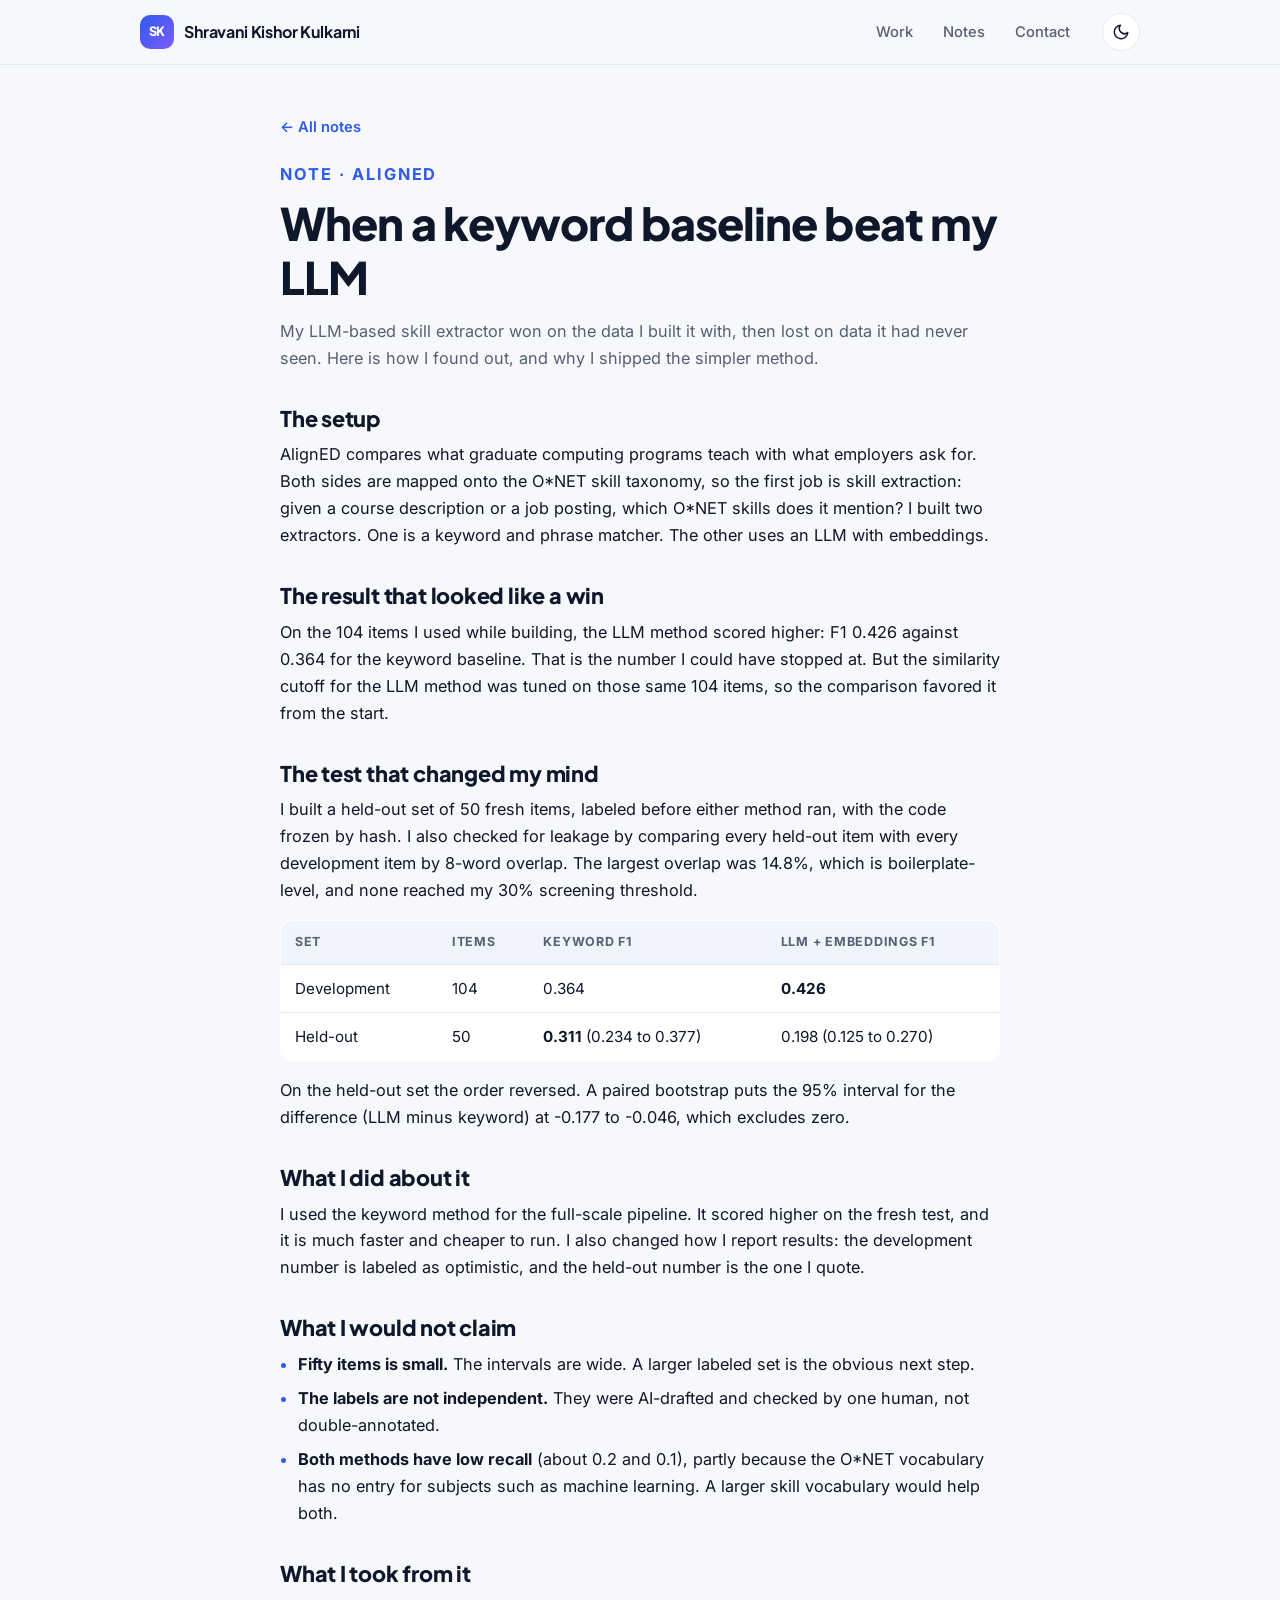
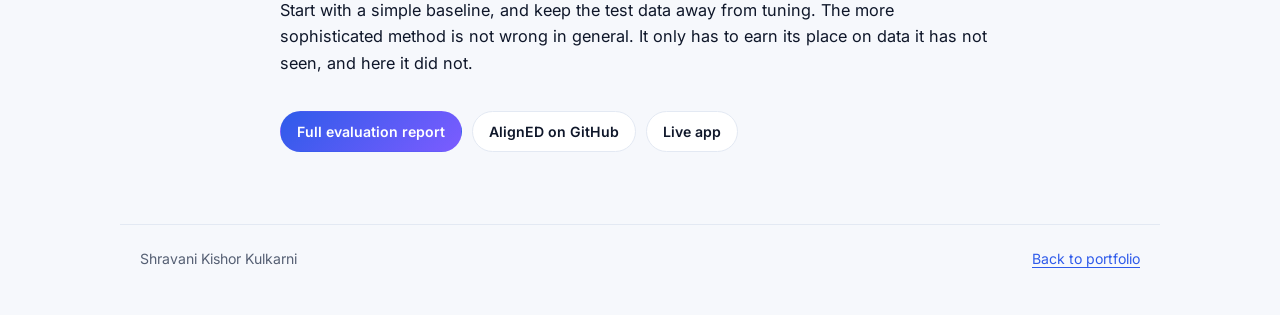
==== notes/keyword-baseline-vs-llm.html @ 977e05db "Add Notes section with keyword-baseline-vs-LLM write-up Co-Authored-By: Claude Sonnet 5.5 <noreply@a" ====
<!doctype html>
<html lang="en" data-theme="light">
<head>
<meta charset="utf-8">
<meta name="viewport" content="width=device-width, initial-scale=1">
<title>When a keyword baseline beat my LLM | Shravani Kishor Kulkarni</title>
<meta name="description" content="On a fresh held-out set, a simple keyword method beat an LLM-plus-embeddings method for skill extraction. Why I trusted the held-out result and shipped the simpler method.">
<meta name="color-scheme" content="light dark">
<link rel="icon" href="../favicon.svg" type="image/svg+xml">
<link rel="canonical" href="https://shravanikulkarni-mu.vercel.app/notes/keyword-baseline-vs-llm.html">
<meta property="og:type" content="article">
<meta property="og:title" content="When a keyword baseline beat my LLM">
<meta property="og:description" content="A held-out test reversed my development result, so I shipped the simpler method.">
<meta property="og:url" content="https://shravanikulkarni-mu.vercel.app/notes/keyword-baseline-vs-llm.html">
<meta property="og:image" content="https://shravanikulkarni-mu.vercel.app/og.png">
<meta name="twitter:card" content="summary_large_image">
<script>
  try { var t = localStorage.getItem("theme"); if (t === "dark" || t === "light") document.documentElement.setAttribute("data-theme", t); } catch (e) {}
</script>
<link rel="preconnect" href="https://fonts.googleapis.com">
<link rel="preconnect" href="https://fonts.gstatic.com" crossorigin>
<link href="https://fonts.googleapis.com/css2?family=Inter:wght@400;500;600&family=Plus+Jakarta+Sans:wght@600;700;800&display=swap" rel="stylesheet">
<link rel="stylesheet" href="../styles.css">
</head>
<body>
<header class="top">
  <div class="wrap bar">
    <a class="brand" href="../"><span class="logo">SK</span><span class="brand-name">Shravani Kishor Kulkarni</span></a>
    <nav aria-label="Primary"><a href="../#work">Work</a><a href="../#notes">Notes</a><a href="../#contact">Contact</a></nav>
    <button class="theme-toggle" id="themeToggle" type="button" aria-label="Switch to dark theme" title="Toggle theme">
      <svg class="i-moon" viewBox="0 0 24 24" width="18" height="18" fill="none" stroke="currentColor" stroke-width="2" stroke-linecap="round" stroke-linejoin="round" aria-hidden="true"><path d="M21 12.8A9 9 0 1 1 11.2 3a7 7 0 0 0 9.8 9.8z"/></svg>
      <svg class="i-sun" viewBox="0 0 24 24" width="18" height="18" fill="none" stroke="currentColor" stroke-width="2" stroke-linecap="round" stroke-linejoin="round" aria-hidden="true"><circle cx="12" cy="12" r="4"/><path d="M12 2v2M12 20v2M4.9 4.9l1.4 1.4M17.7 17.7l1.4 1.4M2 12h2M20 12h2M4.9 19.1l1.4-1.4M17.7 6.3l1.4-1.4"/></svg>
    </button>
  </div>
</header>

<main>
<article class="post wrap">
  <a class="back" href="../#notes">&larr; All notes</a>
  <p class="kicker">Note · AlignED</p>
  <h1>When a keyword baseline beat my LLM</h1>
  <p class="post-lede">My LLM-based skill extractor won on the data I built it with, then lost on data it had never seen. Here is how I found out, and why I shipped the simpler method.</p>

  <h2>The setup</h2>
  <p>AlignED compares what graduate computing programs teach with what employers ask for. Both sides are mapped onto the O*NET skill taxonomy, so the first job is skill extraction: given a course description or a job posting, which O*NET skills does it mention? I built two extractors. One is a keyword and phrase matcher. The other uses an LLM with embeddings.</p>

  <h2>The result that looked like a win</h2>
  <p>On the 104 items I used while building, the LLM method scored higher: F1 0.426 against 0.364 for the keyword baseline. That is the number I could have stopped at. But the similarity cutoff for the LLM method was tuned on those same 104 items, so the comparison favored it from the start.</p>

  <h2>The test that changed my mind</h2>
  <p>I built a held-out set of 50 fresh items, labeled before either method ran, with the code frozen by hash. I also checked for leakage by comparing every held-out item with every development item by 8-word overlap. The largest overlap was 14.8%, which is boilerplate-level, and none reached my 30% screening threshold.</p>
  <table class="post-table">
    <thead><tr><th>Set</th><th>Items</th><th>Keyword F1</th><th>LLM + embeddings F1</th></tr></thead>
    <tbody>
      <tr><td>Development</td><td>104</td><td>0.364</td><td><strong>0.426</strong></td></tr>
      <tr><td>Held-out</td><td>50</td><td><strong>0.311</strong> (0.234 to 0.377)</td><td>0.198 (0.125 to 0.270)</td></tr>
    </tbody>
  </table>
  <p>On the held-out set the order reversed. A paired bootstrap puts the 95% interval for the difference (LLM minus keyword) at -0.177 to -0.046, which excludes zero.</p>

  <h2>What I did about it</h2>
  <p>I used the keyword method for the full-scale pipeline. It scored higher on the fresh test, and it is much faster and cheaper to run. I also changed how I report results: the development number is labeled as optimistic, and the held-out number is the one I quote.</p>

  <h2>What I would not claim</h2>
  <ul>
    <li><strong>Fifty items is small.</strong> The intervals are wide. A larger labeled set is the obvious next step.</li>
    <li><strong>The labels are not independent.</strong> They were AI-drafted and checked by one human, not double-annotated.</li>
    <li><strong>Both methods have low recall</strong> (about 0.2 and 0.1), partly because the O*NET vocabulary has no entry for subjects such as machine learning. A larger skill vocabulary would help both.</li>
  </ul>

  <h2>What I took from it</h2>
  <p>Start with a simple baseline, and keep the test data away from tuning. The more sophisticated method is not wrong in general. It only has to earn its place on data it has not seen, and here it did not.</p>

  <p class="post-links">
    <a class="btn sm primary" href="https://github.com/shravanii15/AlignED/blob/main/docs/EVALUATION.md" target="_blank" rel="noopener">Full evaluation report</a>
    <a class="btn sm" href="https://github.com/shravanii15/AlignED" target="_blank" rel="noopener">AlignED on GitHub</a>
    <a class="btn sm" href="https://aligned-shravanikulkarni.streamlit.app" target="_blank" rel="noopener">Live app</a>
  </p>
</article>
</main>

<footer class="wrap foot">
  <span>Shravani Kishor Kulkarni</span>
  <span><a href="../">Back to portfolio</a></span>
</footer>

<script>
  (function () {
    var root = document.documentElement, btn = document.getElementById("themeToggle");
    function sync() { btn.setAttribute("aria-label", root.getAttribute("data-theme") === "dark" ? "Switch to light theme" : "Switch to dark theme"); }
    btn.addEventListener("click", function () {
      var next = root.getAttribute("data-theme") === "dark" ? "light" : "dark";
      root.setAttribute("data-theme", next);
      try { localStorage.setItem("theme", next); } catch (e) {}
      sync();
    });
    sync();
  })();
</script>
</body>
</html>
---- styles.css ----
:root{
  --bg:#f6f8fc; --surface:#ffffff; --surface-2:#f0f4fb; --text:#0f172a; --muted:#566074; --line:#e3e9f3;
  --accent:#2f5bea; --accent-2:#7c5cff; --accent-ink:#ffffff; --accent-soft:#e8eeff;
  --shadow:0 1px 2px rgba(15,23,42,.04),0 8px 24px rgba(15,23,42,.06);
  --shadow-lg:0 2px 4px rgba(15,23,42,.05),0 18px 40px rgba(47,91,234,.14);
  --glow:rgba(124,92,255,.16); --glow-2:rgba(47,91,234,.14);
  --radius:16px;
  --font-head:"Plus Jakarta Sans","Inter",system-ui,sans-serif;
}
:root[data-theme="dark"]{
  --bg:#0b1020; --surface:#131a2e; --surface-2:#18213a; --text:#e8ecf6; --muted:#9aa6bf; --line:#232d47;
  --accent:#7ea2ff; --accent-2:#a78bfa; --accent-ink:#0b1020; --accent-soft:#1c2748;
  --shadow:0 1px 2px rgba(0,0,0,.3),0 8px 24px rgba(0,0,0,.28);
  --shadow-lg:0 2px 4px rgba(0,0,0,.4),0 18px 40px rgba(0,0,0,.4);
  --glow:rgba(167,139,250,.14); --glow-2:rgba(126,162,255,.12);
}
*{box-sizing:border-box}
html{scroll-behavior:smooth;scroll-padding-top:76px}
body{margin:0;background:var(--bg);color:var(--text);font:16px/1.65 "Inter",system-ui,-apple-system,"Segoe UI",Roboto,sans-serif;-webkit-font-smoothing:antialiased;transition:background .25s,color .25s}
.wrap{max-width:1040px;margin:0 auto;padding:0 20px}
a{color:var(--accent);text-underline-offset:3px}
h1,h2,h3,h4,.brand,.proof dt,.keynum strong,.mail,.role{font-family:var(--font-head)}
h1,h2,h3,h4{line-height:1.2;margin:0}
p{margin:0 0 12px}

/* top bar */
.top{position:sticky;top:0;z-index:20;background:color-mix(in srgb,var(--bg) 82%,transparent);backdrop-filter:saturate(1.4) blur(12px);-webkit-backdrop-filter:saturate(1.4) blur(12px);border-bottom:1px solid var(--line)}
.bar{display:flex;align-items:center;gap:20px;height:64px}
.brand{display:flex;align-items:center;gap:10px;font-weight:700;color:var(--text);text-decoration:none;letter-spacing:-.01em}
.logo{display:grid;place-items:center;width:34px;height:34px;border-radius:10px;background:linear-gradient(135deg,var(--accent),var(--accent-2));color:#fff;font-size:.8rem;font-weight:800}
nav{display:flex;gap:6px;margin-left:auto;overflow-x:auto;scrollbar-width:none}
nav::-webkit-scrollbar{display:none}
nav a{color:var(--muted);text-decoration:none;font-size:.92rem;font-weight:500;padding:7px 12px;border-radius:999px;white-space:nowrap;transition:background .2s,color .2s}
nav a:hover{color:var(--text);background:var(--surface-2)}
.theme-toggle{display:grid;place-items:center;width:38px;height:38px;border-radius:999px;border:1px solid var(--line);background:var(--surface);color:var(--text);cursor:pointer;flex:none;transition:transform .2s,border-color .2s}
.theme-toggle:hover{border-color:var(--accent);transform:rotate(12deg)}
.theme-toggle .i-sun{display:none}
:root[data-theme="dark"] .theme-toggle .i-sun{display:block}
:root[data-theme="dark"] .theme-toggle .i-moon{display:none}

.skip{position:absolute;left:-999px;top:8px;z-index:50;background:var(--accent);color:#fff;padding:8px 14px;border-radius:8px}
.skip:focus{left:12px}

/* hero */
.hero{position:relative;overflow:hidden;padding:64px 0 24px}
.hero::before{content:"";position:absolute;inset:-120px -10% auto auto;width:640px;height:640px;border-radius:50%;background:radial-gradient(closest-side,var(--glow),transparent);pointer-events:none}
.hero::after{content:"";position:absolute;inset:auto auto -160px -10%;width:520px;height:520px;border-radius:50%;background:radial-gradient(closest-side,var(--glow-2),transparent);pointer-events:none}
.hero-grid{position:relative;z-index:1;display:grid;grid-template-columns:1.6fr .6fr;gap:48px;align-items:center}
.pill{display:inline-flex;align-items:center;gap:8px;padding:6px 14px;border:1px solid var(--line);background:var(--surface);border-radius:999px;font-size:.86rem;color:var(--muted);box-shadow:var(--shadow)}
.dot{width:8px;height:8px;border-radius:50%;background:#22c55e;box-shadow:0 0 0 4px rgba(34,197,94,.18)}
h1{font-size:min(3rem,4.6vw);white-space:nowrap;letter-spacing:-.02em;margin:20px 0 6px;font-weight:800}
.role{font-size:clamp(1.2rem,2.6vw,1.6rem);font-weight:700;margin:0 0 14px;background:linear-gradient(90deg,var(--accent),var(--accent-2));-webkit-background-clip:text;background-clip:text;color:transparent;width:fit-content}
.pitch{font-size:1.2rem;font-weight:600;max-width:34ch;margin-bottom:10px}
.lede{color:var(--muted);max-width:60ch;margin-bottom:26px}
.actions{display:flex;flex-wrap:wrap;gap:10px}
.btn{display:inline-flex;align-items:center;justify-content:center;gap:6px;padding:11px 20px;border:1px solid var(--line);border-radius:999px;background:var(--surface);color:var(--text);text-decoration:none;font-weight:600;font-size:.95rem;transition:transform .18s,box-shadow .18s,border-color .18s,background .18s}
.btn:hover{transform:translateY(-2px);border-color:var(--accent);box-shadow:var(--shadow)}
.btn.primary{background:linear-gradient(135deg,var(--accent),var(--accent-2));border-color:transparent;color:#fff}
:root[data-theme="dark"] .btn.primary{color:#0b1020}
.btn.primary:hover{box-shadow:0 8px 22px rgba(47,91,234,.35)}
.btn.sm{padding:8px 16px;font-size:.88rem}
.btn.disabled{color:var(--muted);border-style:dashed;background:transparent;cursor:default}
.btn.disabled:hover{transform:none;box-shadow:none;border-color:var(--line)}
.hero-photo{display:flex;justify-content:center}
.photo-frame{position:relative;width:min(100%,340px);aspect-ratio:1;border-radius:50%;padding:8px;background:linear-gradient(135deg,var(--accent),var(--accent-2));box-shadow:var(--shadow-lg)}
.photo-frame::after{content:"";position:absolute;inset:-14px;border-radius:50%;border:1px dashed var(--line)}
.photo-frame img{display:block;width:100%;height:100%;border-radius:50%;object-fit:cover;background:#fff;border:6px solid var(--bg)}
.proof{position:relative;z-index:1;display:grid;grid-template-columns:repeat(3,1fr);gap:16px;margin:48px 0 0}
.proof>div{background:var(--surface);border:1px solid var(--line);border-radius:var(--radius);padding:20px 22px;box-shadow:var(--shadow);transition:transform .2s,box-shadow .2s}
.proof>div:hover{transform:translateY(-3px);box-shadow:var(--shadow-lg)}
.proof dt{font-size:1.6rem;font-weight:800;letter-spacing:-.02em;color:var(--accent)}
.proof dd{margin:4px 0 0;color:var(--muted);font-size:.9rem}

/* sections */
.section{padding-top:84px}
.kicker{margin:0 0 8px;font-size:.8rem;font-weight:700;letter-spacing:.12em;text-transform:uppercase;color:var(--accent)}
h2{font-size:clamp(1.6rem,3.4vw,2.2rem);letter-spacing:-.01em;margin-bottom:28px;font-weight:800}
h3{font-size:1.2rem;letter-spacing:0}
h4{font-size:.74rem;text-transform:uppercase;letter-spacing:.1em;color:var(--muted);margin:20px 0 8px}
h4:first-child{margin-top:0}
ul{padding-left:1.15rem;margin:0}
li{margin-bottom:7px}
li::marker{color:var(--accent)}

/* tags */
.tags{display:flex;flex-wrap:wrap;gap:6px;list-style:none;padding:0;margin:12px 0 0}
.tags li{margin:0;padding:3px 11px;border-radius:999px;background:var(--accent-soft);color:var(--accent);font-size:.78rem;font-weight:600}
.tags li::marker{content:""}

/* key number */
.keynum{display:flex;flex-direction:column;align-items:flex-end;text-align:right;flex:none}
.keynum strong{font-size:2.1rem;font-weight:800;letter-spacing:-.03em;line-height:1;background:linear-gradient(90deg,var(--accent),var(--accent-2));-webkit-background-clip:text;background-clip:text;color:transparent}
.keynum span{font-size:.8rem;color:var(--muted);max-width:16ch;margin-top:4px}
.keynum.sm strong{font-size:1.5rem}

/* case studies + cards */
.case,.card{background:var(--surface);border:1px solid var(--line);border-radius:20px;padding:32px;margin-bottom:28px;box-shadow:var(--shadow);transition:transform .22s,box-shadow .22s,border-color .22s}
.case:hover,.card:hover{transform:translateY(-3px);box-shadow:var(--shadow-lg);border-color:color-mix(in srgb,var(--accent) 35%,var(--line))}
.case-head{display:flex;justify-content:space-between;align-items:flex-start;gap:24px;padding-bottom:22px;margin-bottom:22px;border-bottom:1px solid var(--line)}
.grid{display:grid;grid-template-columns:1fr 1fr;gap:36px}
.grid p{margin-bottom:8px}
.case-foot,.card-foot{display:flex;flex-wrap:wrap;gap:10px;margin-top:26px;padding-top:22px;border-top:1px solid var(--line)}
.note{color:var(--muted);font-size:.95rem}
.cards{display:grid;grid-template-columns:1fr 1fr;gap:24px}
.cards .card{margin:0;display:flex;flex-direction:column;padding:26px}
.card-top{display:flex;justify-content:space-between;gap:16px;align-items:flex-start}
.card-top h3{font-size:1.1rem}
.cards .tags{margin:12px 0 16px}
.cards .card-foot{margin-top:auto;padding-top:18px;border-top:0}
.cards ul:not(.tags){margin-bottom:18px}

/* how I work */
.finding{margin:14px 0 0;padding:12px 16px;border-left:3px solid var(--accent);background:var(--accent-soft);border-radius:0 10px 10px 0;font-size:.95rem}
.principles{display:grid;grid-template-columns:repeat(3,1fr);gap:20px}
.principle{background:var(--surface);border:1px solid var(--line);border-radius:var(--radius);padding:26px;box-shadow:var(--shadow);transition:transform .2s,box-shadow .2s}
.principle:hover{transform:translateY(-3px);box-shadow:var(--shadow-lg)}
.principle .num{display:inline-block;font-family:var(--font-head);font-weight:800;font-size:.85rem;color:var(--accent);margin-bottom:10px}
.principle h3{margin-bottom:8px}
.principle p{color:var(--muted);font-size:.95rem}
.principle a{font-weight:600;font-size:.92rem}
.actions.center{justify-content:center;margin-top:22px}

/* experience */
.timeline{position:relative;padding-left:28px}
.timeline::before{content:"";position:absolute;left:5px;top:8px;bottom:8px;width:2px;background:linear-gradient(var(--accent),var(--accent-2));opacity:.35;border-radius:2px}
.job{position:relative;display:grid;grid-template-columns:270px 1fr;gap:36px;background:var(--surface);border:1px solid var(--line);border-radius:var(--radius);padding:26px 28px;margin-bottom:20px;box-shadow:var(--shadow)}
.job::before{content:"";position:absolute;left:-30px;top:32px;width:12px;height:12px;border-radius:50%;background:var(--accent);border:3px solid var(--bg);box-shadow:0 0 0 2px var(--accent)}
.job h3{font-size:1.05rem}
.job .meta p{margin:8px 0 10px;color:var(--muted);font-size:.9rem}
.when{display:inline-block;padding:3px 11px;border-radius:999px;background:var(--accent-soft);color:var(--accent);font-size:.78rem;font-weight:700}

/* notes */
.note-card{display:block;background:var(--surface);border:1px solid var(--line);border-radius:20px;padding:28px 32px;box-shadow:var(--shadow);text-decoration:none;color:var(--text);transition:transform .22s,box-shadow .22s,border-color .22s}
.note-card:hover{transform:translateY(-3px);box-shadow:var(--shadow-lg);border-color:color-mix(in srgb,var(--accent) 35%,var(--line))}
.note-tag{display:inline-block;padding:3px 11px;border-radius:999px;background:var(--accent-soft);color:var(--accent);font-size:.78rem;font-weight:700;margin-bottom:12px}
.note-card h3{font-size:1.35rem;margin-bottom:8px}
.note-card p{color:var(--muted);max-width:70ch}
.note-card .read{color:var(--accent);font-weight:600}
.post{max-width:760px;padding-top:48px}
.post h1{white-space:normal;font-size:clamp(1.9rem,5vw,2.8rem);margin:6px 0 14px}
.post h2{font-size:1.35rem;margin:34px 0 10px}
.post-lede{font-size:1.15rem;color:var(--muted)}
.post p,.post li{font-size:1.02rem}
.post ul{margin-bottom:12px}
.back{display:inline-block;margin-bottom:22px;font-weight:600;font-size:.92rem;text-decoration:none}
.post-table{width:100%;border-collapse:collapse;margin:16px 0;background:var(--surface);border:1px solid var(--line);border-radius:12px;overflow:hidden;font-size:.95rem}
.post-table th,.post-table td{padding:11px 14px;text-align:left;border-bottom:1px solid var(--line)}
.post-table th{background:var(--surface-2);font-size:.78rem;text-transform:uppercase;letter-spacing:.06em;color:var(--muted)}
.post-table tr:last-child td{border-bottom:0}
.post-links{display:flex;flex-wrap:wrap;gap:10px;margin-top:34px}
@media (max-width:860px){.post-table{font-size:.85rem}.post-table th,.post-table td{padding:9px 8px}}

/* background */
.grid.two{gap:24px}
.panel{background:var(--surface);border:1px solid var(--line);border-radius:var(--radius);padding:28px;box-shadow:var(--shadow)}
.panel h3{margin:0 0 10px}
.panel h3:not(:first-child){margin-top:26px}
.panel p{margin-bottom:14px}
.muted{color:var(--muted);font-size:.92rem}
.skills dt{font-weight:700;margin-top:16px}
.skills dt:first-child{margin-top:0}
.skills dd{margin:3px 0 0;color:var(--muted);font-size:.95rem}

/* contact */
.contact-card{text-align:center;padding:56px 24px;border-radius:24px;background:linear-gradient(135deg,var(--accent-soft),var(--surface));border:1px solid var(--line);box-shadow:var(--shadow)}
.contact-card h2{margin-bottom:12px}
.contact-card p{max-width:52ch;margin-left:auto;margin-right:auto;color:var(--muted)}
.mail{display:inline-block;font-size:clamp(1.15rem,3vw,1.6rem);font-weight:800;letter-spacing:-.01em}
.phone{margin-top:-2px}
.phone a{font-weight:600;color:var(--text);text-decoration:none}
.phone a:hover{color:var(--accent)}
.foot{display:flex;justify-content:space-between;flex-wrap:wrap;gap:8px;margin-top:72px;padding-top:22px;padding-bottom:44px;border-top:1px solid var(--line);color:var(--muted);font-size:.88rem}
a:focus-visible,button:focus-visible{outline:2px solid var(--accent);outline-offset:3px;border-radius:6px}

@media (max-width:860px){
  .hero{padding-top:36px}
  h1{font-size:6.3vw}
  .hero-grid{grid-template-columns:1fr;gap:32px}
  .hero-photo{order:-1}
  .photo-frame{width:230px}
  .proof,.grid,.cards,.principles{grid-template-columns:1fr}
  .grid{gap:8px}
  .job{grid-template-columns:1fr;gap:14px}
  .case,.card{padding:22px}
  .case-head{flex-direction:column;gap:16px}
  .keynum{align-items:flex-start;text-align:left}
  .keynum span{max-width:none}
  .section{padding-top:60px}
  .brand-name{display:none}
  nav{margin-left:0}
}
@media (prefers-reduced-motion:reduce){*{transition:none!important;scroll-behavior:auto!important}}
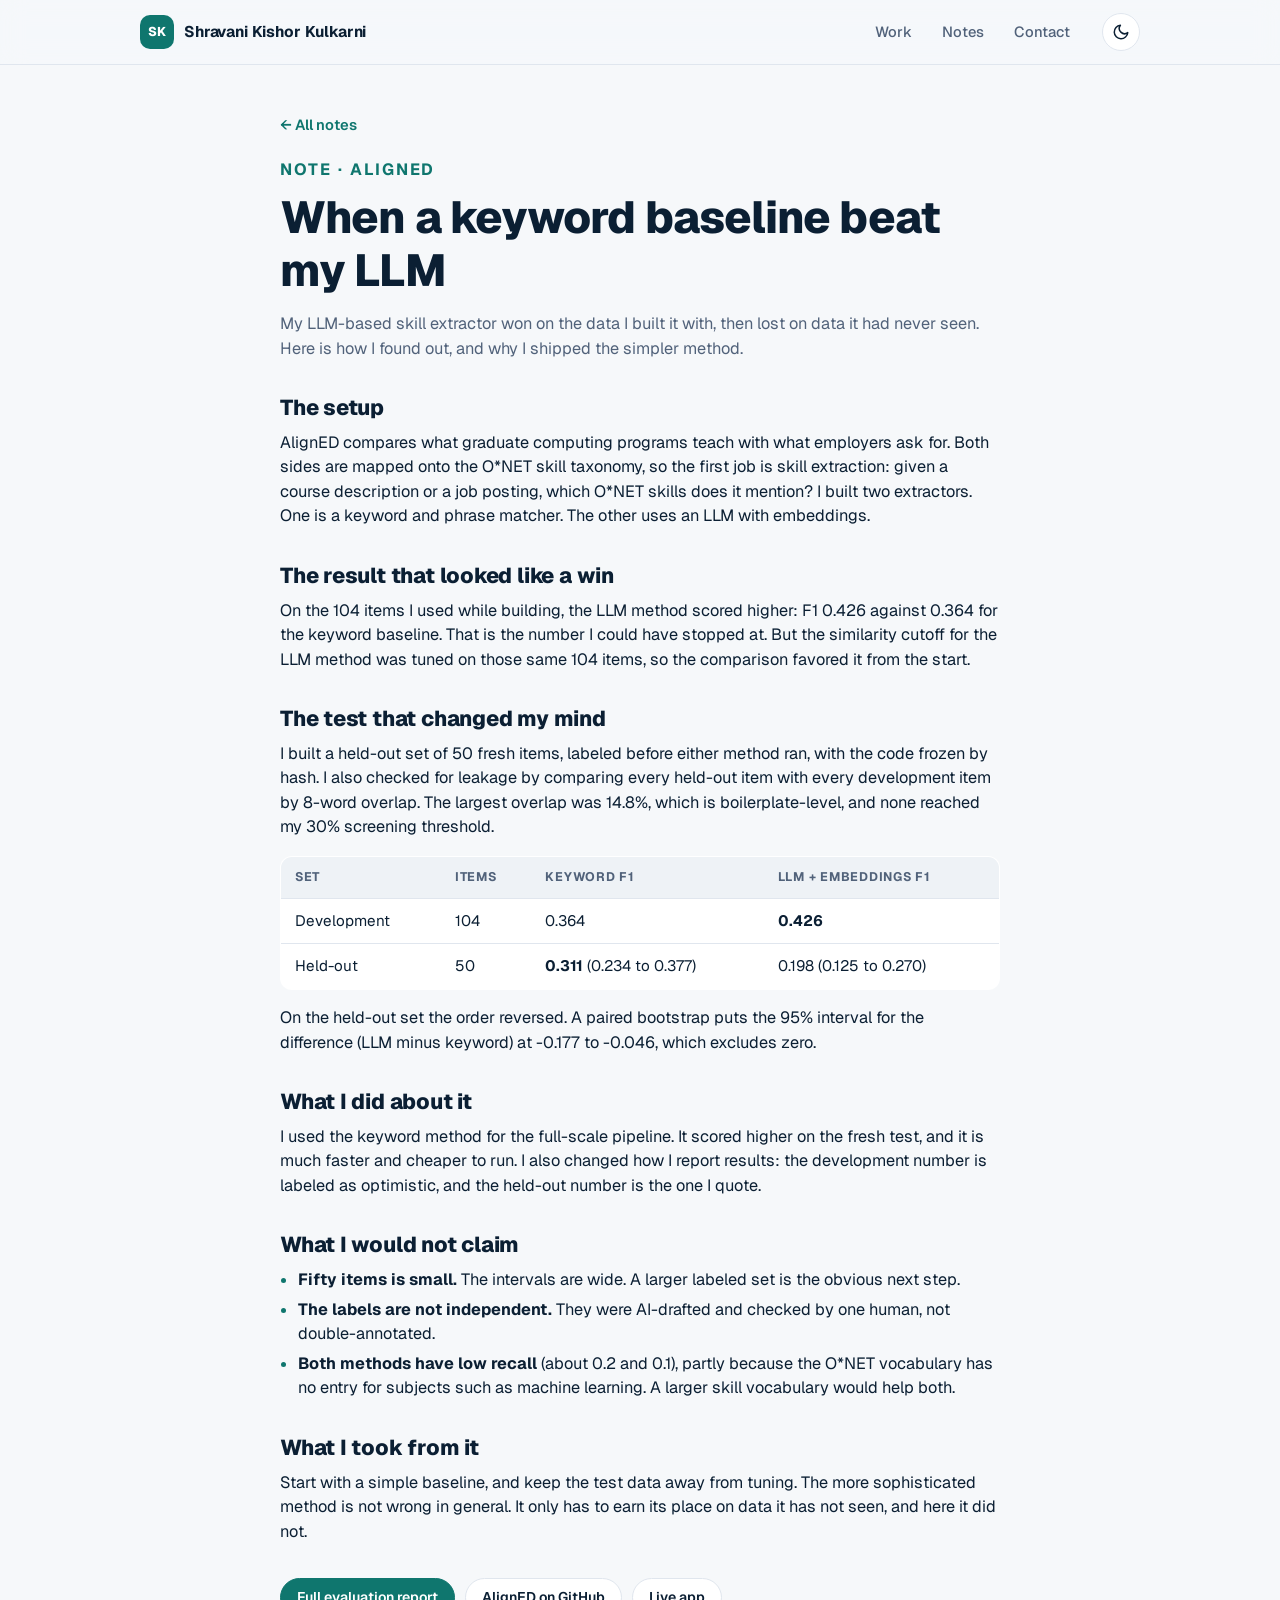
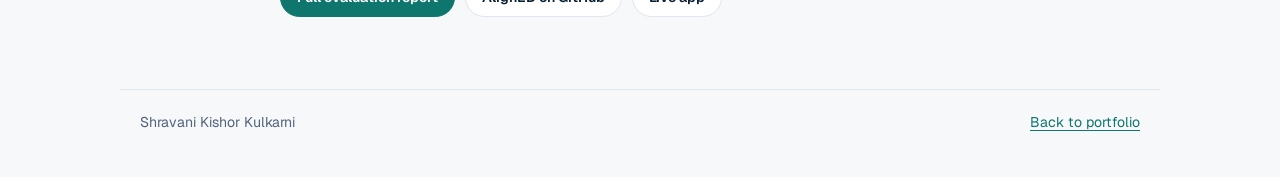
==== commit fde7b5e3: "Switch to Geist and tighten body typography Co-Authored-By: Claude Sonnet 5.5 <noreply@anthropic.com" ====
--- a/notes/keyword-baseline-vs-llm.html
+++ b/notes/keyword-baseline-vs-llm.html
@@ -19,7 +19,7 @@
 </script>
 <link rel="preconnect" href="https://fonts.googleapis.com">
 <link rel="preconnect" href="https://fonts.gstatic.com" crossorigin>
-<link href="https://fonts.googleapis.com/css2?family=Inter:wght@400;500;600&family=Plus+Jakarta+Sans:wght@600;700;800&display=swap" rel="stylesheet">
+<link href="https://fonts.googleapis.com/css2?family=Geist:wght@400;500;600;700;800&display=swap" rel="stylesheet">
 <link rel="stylesheet" href="../styles.css">
 </head>
 <body>
--- a/styles.css
+++ b/styles.css
@@ -1,44 +1,45 @@
 :root{
-  --bg:#f6f8fc; --surface:#ffffff; --surface-2:#f0f4fb; --text:#0f172a; --muted:#566074; --line:#e3e9f3;
-  --accent:#2f5bea; --accent-2:#7c5cff; --accent-ink:#ffffff; --accent-soft:#e8eeff;
-  --shadow:0 1px 2px rgba(15,23,42,.04),0 8px 24px rgba(15,23,42,.06);
-  --shadow-lg:0 2px 4px rgba(15,23,42,.05),0 18px 40px rgba(47,91,234,.14);
-  --glow:rgba(124,92,255,.16); --glow-2:rgba(47,91,234,.14);
+  --bg:#f6f8fa; --surface:#ffffff; --surface-2:#eef2f6; --text:#0b1f33; --muted:#51627a; --line:#e0e6ee;
+  --accent:#0f766e; --accent-2:#0f766e; --accent-ink:#ffffff; --accent-soft:#dff1ef;
+  --shadow:0 1px 2px rgba(11,31,51,.04),0 8px 24px rgba(11,31,51,.06);
+  --shadow-lg:0 2px 4px rgba(11,31,51,.05),0 18px 40px rgba(15,118,110,.14);
+  --glow:rgba(15,118,110,.07); --glow-2:rgba(15,118,110,.05);
   --radius:16px;
-  --font-head:"Plus Jakarta Sans","Inter",system-ui,sans-serif;
+  --font-head:"Geist","Inter",system-ui,sans-serif;
 }
 :root[data-theme="dark"]{
-  --bg:#0b1020; --surface:#131a2e; --surface-2:#18213a; --text:#e8ecf6; --muted:#9aa6bf; --line:#232d47;
-  --accent:#7ea2ff; --accent-2:#a78bfa; --accent-ink:#0b1020; --accent-soft:#1c2748;
+  --bg:#0a1624; --surface:#0f2236; --surface-2:#142b44; --text:#e6edf5; --muted:#93a4b8; --line:#1e3550;
+  --accent:#2dd4bf; --accent-2:#2dd4bf; --accent-ink:#04201c; --accent-soft:#123a40;
   --shadow:0 1px 2px rgba(0,0,0,.3),0 8px 24px rgba(0,0,0,.28);
   --shadow-lg:0 2px 4px rgba(0,0,0,.4),0 18px 40px rgba(0,0,0,.4);
-  --glow:rgba(167,139,250,.14); --glow-2:rgba(126,162,255,.12);
+  --glow:rgba(45,212,191,.08); --glow-2:rgba(45,212,191,.05);
 }
 *{box-sizing:border-box}
 html{scroll-behavior:smooth;scroll-padding-top:76px}
-body{margin:0;background:var(--bg);color:var(--text);font:16px/1.65 "Inter",system-ui,-apple-system,"Segoe UI",Roboto,sans-serif;-webkit-font-smoothing:antialiased;transition:background .25s,color .25s}
+body{margin:0;background:var(--bg);color:var(--text);font:15.5px/1.5 "Geist","Inter",system-ui,-apple-system,"Segoe UI",Roboto,sans-serif;-webkit-font-smoothing:antialiased;transition:background .25s,color .25s}
 .wrap{max-width:1040px;margin:0 auto;padding:0 20px}
 a{color:var(--accent);text-underline-offset:3px}
 h1,h2,h3,h4,.brand,.proof dt,.keynum strong,.mail,.role{font-family:var(--font-head)}
-h1,h2,h3,h4{line-height:1.2;margin:0}
-p{margin:0 0 12px}
+h1,h2,h3,h4{line-height:1.2;margin:0;letter-spacing:-.015em}
+p{margin:0 0 10px}
 
 /* top bar */
 .top{position:sticky;top:0;z-index:20;background:color-mix(in srgb,var(--bg) 82%,transparent);backdrop-filter:saturate(1.4) blur(12px);-webkit-backdrop-filter:saturate(1.4) blur(12px);border-bottom:1px solid var(--line)}
 .bar{display:flex;align-items:center;gap:20px;height:64px}
 .brand{display:flex;align-items:center;gap:10px;font-weight:700;color:var(--text);text-decoration:none;letter-spacing:-.01em}
-.logo{display:grid;place-items:center;width:34px;height:34px;border-radius:10px;background:linear-gradient(135deg,var(--accent),var(--accent-2));color:#fff;font-size:.8rem;font-weight:800}
+.logo{display:grid;place-items:center;width:34px;height:34px;border-radius:10px;background:var(--accent);color:var(--accent-ink);font-size:.8rem;font-weight:800}
 nav{display:flex;gap:6px;margin-left:auto;overflow-x:auto;scrollbar-width:none}
 nav::-webkit-scrollbar{display:none}
 nav a{color:var(--muted);text-decoration:none;font-size:.92rem;font-weight:500;padding:7px 12px;border-radius:999px;white-space:nowrap;transition:background .2s,color .2s}
-nav a:hover{color:var(--text);background:var(--surface-2)}
+nav a:hover,nav a.active{color:var(--text);background:var(--surface-2)}
+nav a.active{color:var(--accent)}
 .theme-toggle{display:grid;place-items:center;width:38px;height:38px;border-radius:999px;border:1px solid var(--line);background:var(--surface);color:var(--text);cursor:pointer;flex:none;transition:transform .2s,border-color .2s}
 .theme-toggle:hover{border-color:var(--accent);transform:rotate(12deg)}
 .theme-toggle .i-sun{display:none}
 :root[data-theme="dark"] .theme-toggle .i-sun{display:block}
 :root[data-theme="dark"] .theme-toggle .i-moon{display:none}
 
-.skip{position:absolute;left:-999px;top:8px;z-index:50;background:var(--accent);color:#fff;padding:8px 14px;border-radius:8px}
+.skip{position:absolute;left:-999px;top:8px;z-index:50;background:var(--accent);color:var(--accent-ink);padding:8px 14px;border-radius:8px}
 .skip:focus{left:12px}
 
 /* hero */
@@ -49,27 +50,85 @@
 .pill{display:inline-flex;align-items:center;gap:8px;padding:6px 14px;border:1px solid var(--line);background:var(--surface);border-radius:999px;font-size:.86rem;color:var(--muted);box-shadow:var(--shadow)}
 .dot{width:8px;height:8px;border-radius:50%;background:#22c55e;box-shadow:0 0 0 4px rgba(34,197,94,.18)}
 h1{font-size:min(3rem,4.6vw);white-space:nowrap;letter-spacing:-.02em;margin:20px 0 6px;font-weight:800}
-.role{font-size:clamp(1.2rem,2.6vw,1.6rem);font-weight:700;margin:0 0 14px;background:linear-gradient(90deg,var(--accent),var(--accent-2));-webkit-background-clip:text;background-clip:text;color:transparent;width:fit-content}
+.role{font-size:clamp(1.2rem,2.6vw,1.6rem);font-weight:700;margin:0 0 14px;color:var(--accent);width:fit-content}
 .pitch{font-size:1.2rem;font-weight:600;max-width:34ch;margin-bottom:10px}
 .lede{color:var(--muted);max-width:60ch;margin-bottom:26px}
 .actions{display:flex;flex-wrap:wrap;gap:10px}
 .btn{display:inline-flex;align-items:center;justify-content:center;gap:6px;padding:11px 20px;border:1px solid var(--line);border-radius:999px;background:var(--surface);color:var(--text);text-decoration:none;font-weight:600;font-size:.95rem;transition:transform .18s,box-shadow .18s,border-color .18s,background .18s}
 .btn:hover{transform:translateY(-2px);border-color:var(--accent);box-shadow:var(--shadow)}
-.btn.primary{background:linear-gradient(135deg,var(--accent),var(--accent-2));border-color:transparent;color:#fff}
-:root[data-theme="dark"] .btn.primary{color:#0b1020}
-.btn.primary:hover{box-shadow:0 8px 22px rgba(47,91,234,.35)}
+.btn.primary{background:var(--accent);border-color:var(--accent);color:var(--accent-ink)}
+.btn.primary:hover{box-shadow:0 8px 22px color-mix(in srgb,var(--accent) 35%,transparent)}
 .btn.sm{padding:8px 16px;font-size:.88rem}
 .btn.disabled{color:var(--muted);border-style:dashed;background:transparent;cursor:default}
 .btn.disabled:hover{transform:none;box-shadow:none;border-color:var(--line)}
 .hero-photo{display:flex;justify-content:center}
-.photo-frame{position:relative;width:min(100%,340px);aspect-ratio:1;border-radius:50%;padding:8px;background:linear-gradient(135deg,var(--accent),var(--accent-2));box-shadow:var(--shadow-lg)}
-.photo-frame::after{content:"";position:absolute;inset:-14px;border-radius:50%;border:1px dashed var(--line)}
+.photo-frame{position:relative;width:min(100%,340px);aspect-ratio:1;border-radius:50%;padding:8px;background:var(--accent);box-shadow:var(--shadow-lg)}
 .photo-frame img{display:block;width:100%;height:100%;border-radius:50%;object-fit:cover;background:#fff;border:6px solid var(--bg)}
 .proof{position:relative;z-index:1;display:grid;grid-template-columns:repeat(3,1fr);gap:16px;margin:48px 0 0}
 .proof>div{background:var(--surface);border:1px solid var(--line);border-radius:var(--radius);padding:20px 22px;box-shadow:var(--shadow);transition:transform .2s,box-shadow .2s}
 .proof>div:hover{transform:translateY(-3px);box-shadow:var(--shadow-lg)}
 .proof dt{font-size:1.6rem;font-weight:800;letter-spacing:-.02em;color:var(--accent)}
 .proof dd{margin:4px 0 0;color:var(--muted);font-size:.9rem}
+
+/* screenshots */
+.shots{display:grid;grid-template-columns:1.2fr 1.2fr .9fr;gap:14px;margin:0 0 26px}
+.shot{display:flex;flex-direction:column;border:1px solid var(--line);border-radius:12px;overflow:hidden;background:var(--surface-2);text-decoration:none;color:var(--muted);font-size:.8rem;font-weight:600;transition:transform .2s,box-shadow .2s,border-color .2s}
+.shot:hover{transform:translateY(-3px);box-shadow:var(--shadow-lg);border-color:var(--accent)}
+.shot img{display:block;width:100%;height:150px;object-fit:cover;object-position:top left;background:#fff}
+.shot-arch img{object-fit:contain;background:#fff;padding:4px}
+.shot span{padding:8px 12px;border-top:1px solid var(--line)}
+.card-img{display:block;margin:-26px -26px 18px;border-radius:19px 19px 0 0;overflow:hidden;border-bottom:1px solid var(--line);background:#fff}
+.card-img img{display:block;width:100%;height:190px;object-fit:cover;object-position:top center;transition:transform .4s}
+.card:hover .card-img img{transform:scale(1.03)}
+details.more{margin-top:18px}
+details.more summary{cursor:pointer;font-size:.74rem;font-weight:700;text-transform:uppercase;letter-spacing:.1em;color:var(--accent);list-style:none;display:flex;align-items:center;gap:8px}
+details.more summary::-webkit-details-marker{display:none}
+details.more summary::before{content:"+";display:grid;place-items:center;width:20px;height:20px;border-radius:50%;background:var(--accent-soft);font-size:1rem;line-height:1}
+details.more[open] summary::before{content:"2"}
+details.more summary::after{content:"show details";font-weight:500;text-transform:none;letter-spacing:0;color:var(--muted);font-size:.82rem}
+details.more[open] summary::after{content:"hide"}
+details.more ul{margin-top:12px}
+@media (max-width:860px){.shots{grid-template-columns:1fr}.shot img{height:170px}}
+
+/* role lens */
+.lens{position:relative;z-index:1;display:flex;flex-wrap:wrap;align-items:center;gap:8px;margin-top:40px}
+.lens-label{font-size:.78rem;font-weight:700;letter-spacing:.1em;text-transform:uppercase;color:var(--muted);margin-right:4px}
+.chip{font:inherit;font-size:.88rem;font-weight:600;padding:7px 15px;border-radius:999px;border:1px solid var(--line);background:var(--surface);color:var(--text);cursor:pointer;transition:background .18s,border-color .18s,color .18s,transform .18s}
+.chip:hover{border-color:var(--accent);transform:translateY(-1px)}
+.chip[aria-pressed="true"]{background:var(--accent);border-color:var(--accent);color:var(--accent-ink)}
+.lens+.proof{margin-top:18px}
+.start-here{position:relative;z-index:1;display:flex;flex-wrap:wrap;align-items:center;gap:8px 18px;margin:18px 0 0;font-size:.92rem}
+.start-here span{font-size:.78rem;font-weight:700;letter-spacing:.1em;text-transform:uppercase;color:var(--muted)}
+.start-here a{font-weight:600}
+
+/* live status */
+.status{display:inline-flex;align-items:center;gap:9px;margin-top:14px;padding:6px 14px;border-radius:999px;border:1px solid var(--line);background:var(--surface-2);color:var(--text);font-size:.82rem;text-decoration:none;transition:border-color .2s}
+.status:hover{border-color:var(--accent)}
+.status[hidden]{display:none}
+.pulse{width:8px;height:8px;border-radius:50%;background:#22c55e;box-shadow:0 0 0 0 rgba(34,197,94,.5);animation:pulse 2.2s infinite;flex:none}
+.status.warn .pulse{background:#f59e0b;animation:none}
+@keyframes pulse{70%{box-shadow:0 0 0 7px rgba(34,197,94,0)}100%{box-shadow:0 0 0 0 rgba(34,197,94,0)}}
+
+/* the result flipped */
+.flip{margin-top:26px;padding:22px 24px;border-radius:14px;background:var(--surface-2);border:1px solid var(--line)}
+.flip-head{display:flex;flex-wrap:wrap;justify-content:space-between;align-items:center;gap:12px}
+.flip-head h4{margin:0}
+.seg{display:inline-flex;padding:3px;border-radius:999px;background:var(--surface);border:1px solid var(--line)}
+.seg button{font:inherit;font-size:.84rem;font-weight:600;padding:6px 14px;border:0;border-radius:999px;background:transparent;color:var(--muted);cursor:pointer;transition:background .2s,color .2s}
+.seg button[aria-pressed="true"]{background:var(--accent);color:var(--accent-ink)}
+.flip-sub{margin:10px 0 14px;font-size:.84rem;color:var(--muted)}
+.bar-row{display:grid;grid-template-columns:140px 1fr 52px;align-items:center;gap:12px;margin-bottom:12px}
+.bar-label{font-size:.9rem;font-weight:600}
+.track{position:relative;height:26px;border-radius:8px;background:var(--surface);border:1px solid var(--line)}
+.fill{height:100%;border-radius:7px;background:color-mix(in srgb,var(--muted) 40%,var(--surface));transition:width .6s cubic-bezier(.2,.8,.2,1),background .3s}
+.fill.win{background:var(--accent)}
+.ci{position:absolute;top:50%;height:2px;background:var(--text);transform:translateY(-50%);transition:left .6s cubic-bezier(.2,.8,.2,1),width .6s cubic-bezier(.2,.8,.2,1)}
+.ci::before,.ci::after{content:"";position:absolute;top:-5px;width:2px;height:12px;background:var(--text)}
+.ci::before{left:0}.ci::after{right:0}
+.ci[hidden]{display:none}
+.bar-val{font-family:var(--font-head);font-weight:800;font-size:1rem;text-align:right}
+.flip-note{margin:6px 0 0;font-size:.92rem;color:var(--muted);min-height:3.2em}
+@media (max-width:860px){.bar-row{grid-template-columns:1fr 52px;gap:4px 12px}.bar-label{grid-column:1/-1}.flip{padding:18px}}
 
 /* sections */
 .section{padding-top:84px}
@@ -79,7 +138,7 @@
 h4{font-size:.74rem;text-transform:uppercase;letter-spacing:.1em;color:var(--muted);margin:20px 0 8px}
 h4:first-child{margin-top:0}
 ul{padding-left:1.15rem;margin:0}
-li{margin-bottom:7px}
+li{margin-bottom:5px;line-height:1.5}
 li::marker{color:var(--accent)}
 
 /* tags */
@@ -89,7 +148,7 @@
 
 /* key number */
 .keynum{display:flex;flex-direction:column;align-items:flex-end;text-align:right;flex:none}
-.keynum strong{font-size:2.1rem;font-weight:800;letter-spacing:-.03em;line-height:1;background:linear-gradient(90deg,var(--accent),var(--accent-2));-webkit-background-clip:text;background-clip:text;color:transparent}
+.keynum strong{font-size:2.1rem;font-weight:800;letter-spacing:-.03em;line-height:1;color:var(--accent)}
 .keynum span{font-size:.8rem;color:var(--muted);max-width:16ch;margin-top:4px}
 .keynum.sm strong{font-size:1.5rem}
 
@@ -122,7 +181,7 @@
 
 /* experience */
 .timeline{position:relative;padding-left:28px}
-.timeline::before{content:"";position:absolute;left:5px;top:8px;bottom:8px;width:2px;background:linear-gradient(var(--accent),var(--accent-2));opacity:.35;border-radius:2px}
+.timeline::before{content:"";position:absolute;left:5px;top:8px;bottom:8px;width:2px;background:var(--accent);opacity:.3;border-radius:2px}
 .job{position:relative;display:grid;grid-template-columns:270px 1fr;gap:36px;background:var(--surface);border:1px solid var(--line);border-radius:var(--radius);padding:26px 28px;margin-bottom:20px;box-shadow:var(--shadow)}
 .job::before{content:"";position:absolute;left:-30px;top:32px;width:12px;height:12px;border-radius:50%;background:var(--accent);border:3px solid var(--bg);box-shadow:0 0 0 2px var(--accent)}
 .job h3{font-size:1.05rem}
@@ -150,8 +209,16 @@
 .post-links{display:flex;flex-wrap:wrap;gap:10px;margin-top:34px}
 @media (max-width:860px){.post-table{font-size:.85rem}.post-table th,.post-table td{padding:9px 8px}}
 
+/* chips + job body */
+.job-body{min-width:0}
+.job-body details.more{margin-top:6px}
+.chips{display:flex;flex-wrap:wrap;gap:6px;list-style:none;padding:0;margin:6px 0 0}
+.chips li{margin:0;padding:4px 12px;border-radius:999px;background:var(--surface-2);border:1px solid var(--line);color:var(--text);font-size:.84rem;font-weight:500}
+.chips li::marker{content:""}
+.skills dd{margin-top:0}
+
 /* background */
-.grid.two{gap:24px}
+.grid.two{gap:24px;align-items:start}
 .panel{background:var(--surface);border:1px solid var(--line);border-radius:var(--radius);padding:28px;box-shadow:var(--shadow)}
 .panel h3{margin:0 0 10px}
 .panel h3:not(:first-child){margin-top:26px}
@@ -162,7 +229,7 @@
 .skills dd{margin:3px 0 0;color:var(--muted);font-size:.95rem}
 
 /* contact */
-.contact-card{text-align:center;padding:56px 24px;border-radius:24px;background:linear-gradient(135deg,var(--accent-soft),var(--surface));border:1px solid var(--line);box-shadow:var(--shadow)}
+.contact-card{text-align:center;padding:56px 24px;border-radius:24px;background:var(--accent-soft);border:1px solid var(--line);box-shadow:var(--shadow)}
 .contact-card h2{margin-bottom:12px}
 .contact-card p{max-width:52ch;margin-left:auto;margin-right:auto;color:var(--muted)}
 .mail{display:inline-block;font-size:clamp(1.15rem,3vw,1.6rem);font-weight:800;letter-spacing:-.01em}
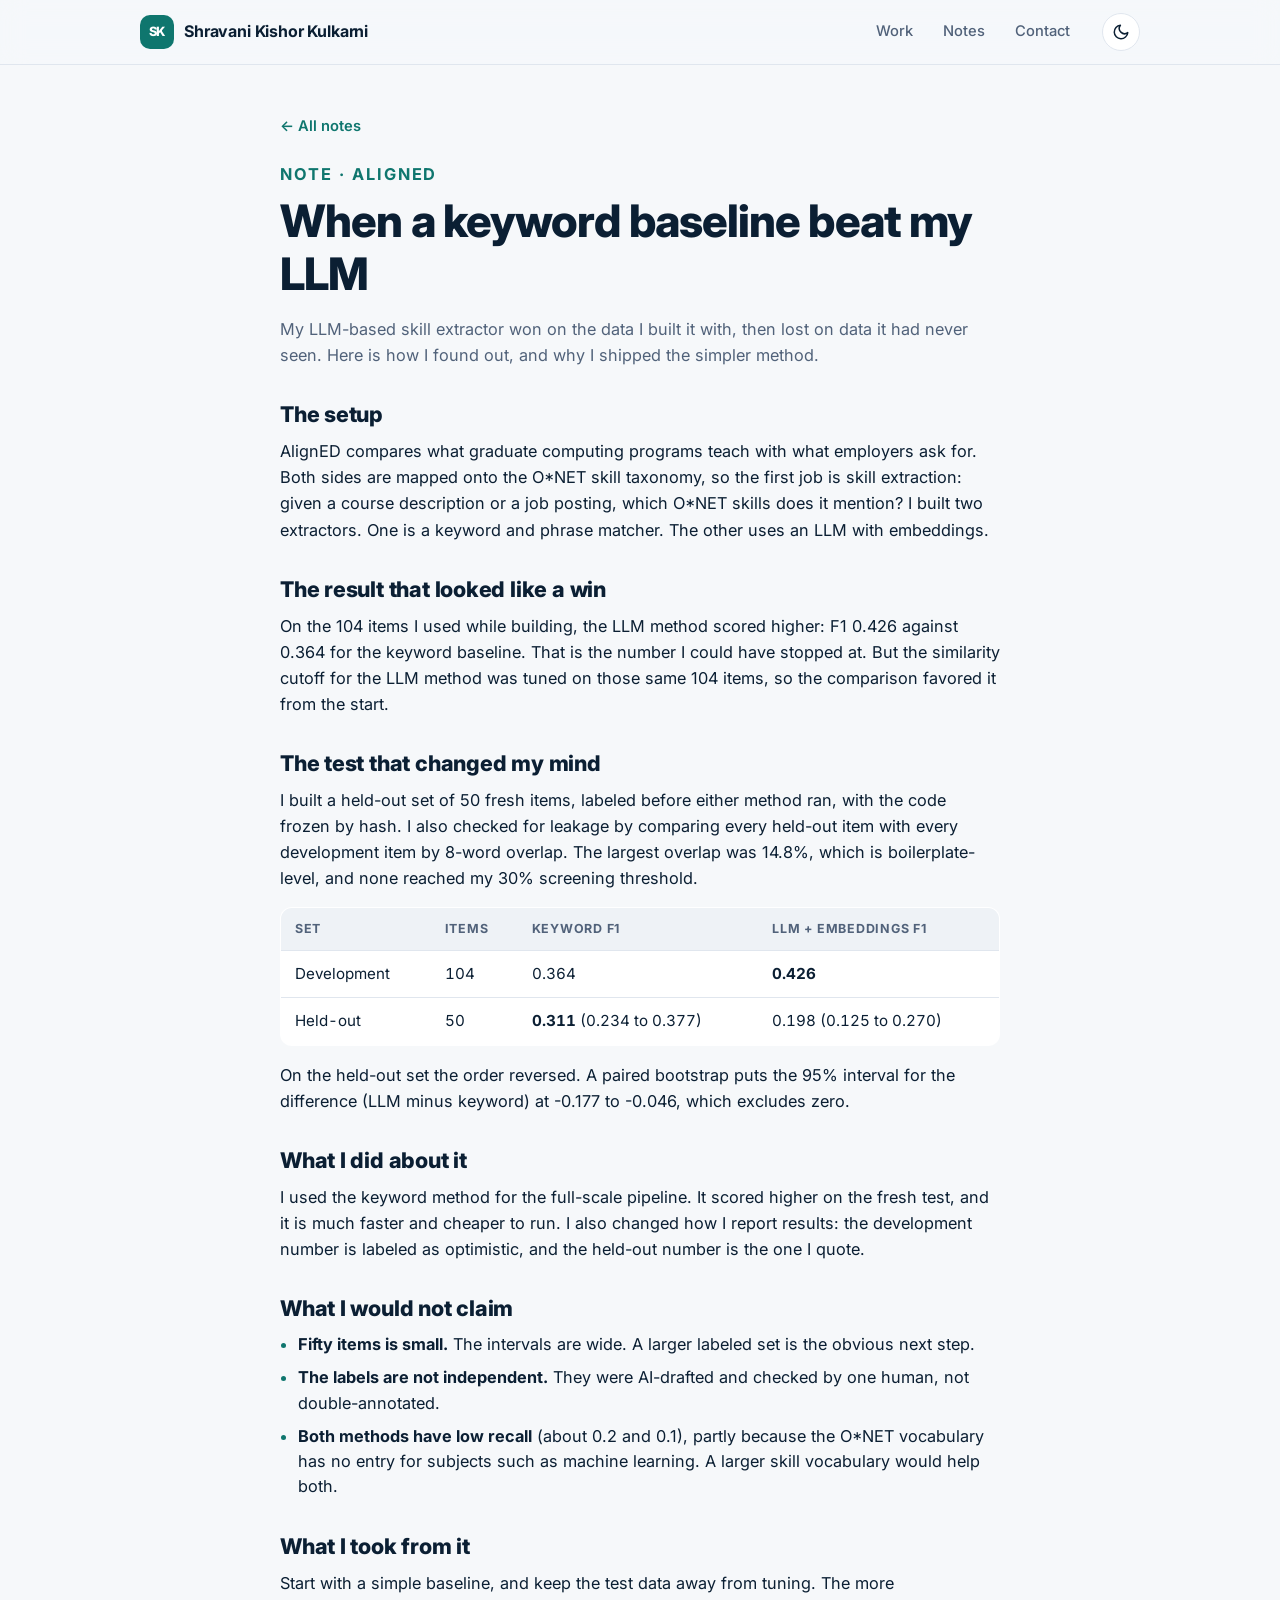
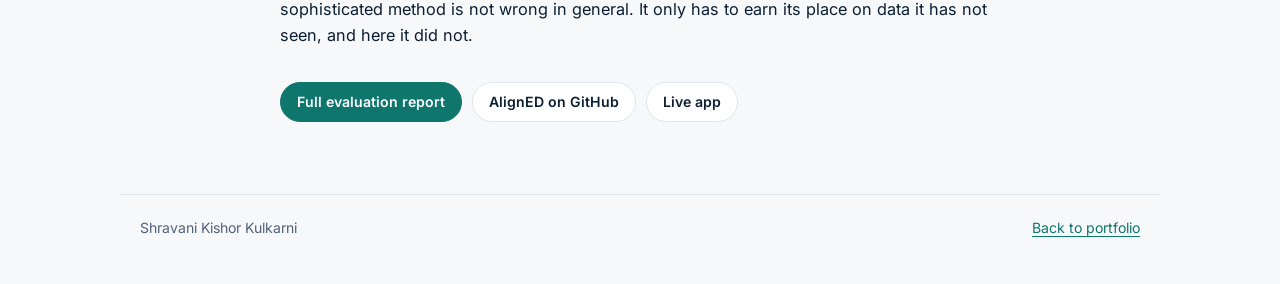
==== commit b4b5187d: "Switch to Inter, add clear separation between card sections, loosen spacing Co-Authored-By: Claude S" ====
--- a/notes/keyword-baseline-vs-llm.html
+++ b/notes/keyword-baseline-vs-llm.html
@@ -19,7 +19,7 @@
 </script>
 <link rel="preconnect" href="https://fonts.googleapis.com">
 <link rel="preconnect" href="https://fonts.gstatic.com" crossorigin>
-<link href="https://fonts.googleapis.com/css2?family=Geist:wght@400;500;600;700;800&display=swap" rel="stylesheet">
+<link href="https://fonts.googleapis.com/css2?family=Inter:opsz,wght@14..32,400..800&display=swap" rel="stylesheet">
 <link rel="stylesheet" href="../styles.css">
 </head>
 <body>
--- a/styles.css
+++ b/styles.css
@@ -5,7 +5,7 @@
   --shadow-lg:0 2px 4px rgba(11,31,51,.05),0 18px 40px rgba(15,118,110,.14);
   --glow:rgba(15,118,110,.07); --glow-2:rgba(15,118,110,.05);
   --radius:16px;
-  --font-head:"Geist","Inter",system-ui,sans-serif;
+  --font-head:"Inter",system-ui,sans-serif;
 }
 :root[data-theme="dark"]{
   --bg:#0a1624; --surface:#0f2236; --surface-2:#142b44; --text:#e6edf5; --muted:#93a4b8; --line:#1e3550;
@@ -16,12 +16,14 @@
 }
 *{box-sizing:border-box}
 html{scroll-behavior:smooth;scroll-padding-top:76px}
-body{margin:0;background:var(--bg);color:var(--text);font:15.5px/1.5 "Geist","Inter",system-ui,-apple-system,"Segoe UI",Roboto,sans-serif;-webkit-font-smoothing:antialiased;transition:background .25s,color .25s}
+body{margin:0;background:var(--bg);color:var(--text);font:16px/1.6 "Inter",system-ui,-apple-system,"Segoe UI",Roboto,sans-serif;-webkit-font-smoothing:antialiased;font-optical-sizing:auto;transition:background .25s,color .25s}
 .wrap{max-width:1040px;margin:0 auto;padding:0 20px}
 a{color:var(--accent);text-underline-offset:3px}
 h1,h2,h3,h4,.brand,.proof dt,.keynum strong,.mail,.role{font-family:var(--font-head)}
 h1,h2,h3,h4{line-height:1.2;margin:0;letter-spacing:-.015em}
-p{margin:0 0 10px}
+p{margin:0 0 14px}
+
+.proof dt,.keynum strong,.bar-val,.post-table td{font-variant-numeric:tabular-nums}
 
 /* top bar */
 .top{position:sticky;top:0;z-index:20;background:color-mix(in srgb,var(--bg) 82%,transparent);backdrop-filter:saturate(1.4) blur(12px);-webkit-backdrop-filter:saturate(1.4) blur(12px);border-bottom:1px solid var(--line)}
@@ -71,7 +73,7 @@
 .proof dd{margin:4px 0 0;color:var(--muted);font-size:.9rem}
 
 /* screenshots */
-.shots{display:grid;grid-template-columns:1.2fr 1.2fr .9fr;gap:14px;margin:0 0 26px}
+.shots{display:grid;grid-template-columns:1.2fr 1.2fr .9fr;gap:14px;margin:0 0 32px;padding-bottom:32px;border-bottom:1px solid var(--line)}
 .shot{display:flex;flex-direction:column;border:1px solid var(--line);border-radius:12px;overflow:hidden;background:var(--surface-2);text-decoration:none;color:var(--muted);font-size:.8rem;font-weight:600;transition:transform .2s,box-shadow .2s,border-color .2s}
 .shot:hover{transform:translateY(-3px);box-shadow:var(--shadow-lg);border-color:var(--accent)}
 .shot img{display:block;width:100%;height:150px;object-fit:cover;object-position:top left;background:#fff}
@@ -80,7 +82,7 @@
 .card-img{display:block;margin:-26px -26px 18px;border-radius:19px 19px 0 0;overflow:hidden;border-bottom:1px solid var(--line);background:#fff}
 .card-img img{display:block;width:100%;height:190px;object-fit:cover;object-position:top center;transition:transform .4s}
 .card:hover .card-img img{transform:scale(1.03)}
-details.more{margin-top:18px}
+details.more{margin-top:26px}
 details.more summary{cursor:pointer;font-size:.74rem;font-weight:700;text-transform:uppercase;letter-spacing:.1em;color:var(--accent);list-style:none;display:flex;align-items:center;gap:8px}
 details.more summary::-webkit-details-marker{display:none}
 details.more summary::before{content:"+";display:grid;place-items:center;width:20px;height:20px;border-radius:50%;background:var(--accent-soft);font-size:1rem;line-height:1}
@@ -110,7 +112,7 @@
 @keyframes pulse{70%{box-shadow:0 0 0 7px rgba(34,197,94,0)}100%{box-shadow:0 0 0 0 rgba(34,197,94,0)}}
 
 /* the result flipped */
-.flip{margin-top:26px;padding:22px 24px;border-radius:14px;background:var(--surface-2);border:1px solid var(--line)}
+.flip{margin-top:36px;padding:22px 24px;border-radius:14px;background:var(--surface-2);border:1px solid var(--line)}
 .flip-head{display:flex;flex-wrap:wrap;justify-content:space-between;align-items:center;gap:12px}
 .flip-head h4{margin:0}
 .seg{display:inline-flex;padding:3px;border-radius:999px;background:var(--surface);border:1px solid var(--line)}
@@ -135,10 +137,10 @@
 .kicker{margin:0 0 8px;font-size:.8rem;font-weight:700;letter-spacing:.12em;text-transform:uppercase;color:var(--accent)}
 h2{font-size:clamp(1.6rem,3.4vw,2.2rem);letter-spacing:-.01em;margin-bottom:28px;font-weight:800}
 h3{font-size:1.2rem;letter-spacing:0}
-h4{font-size:.74rem;text-transform:uppercase;letter-spacing:.1em;color:var(--muted);margin:20px 0 8px}
+h4{font-size:.74rem;text-transform:uppercase;letter-spacing:.1em;color:var(--muted);margin:28px 0 10px}
 h4:first-child{margin-top:0}
 ul{padding-left:1.15rem;margin:0}
-li{margin-bottom:5px;line-height:1.5}
+li{margin-bottom:8px;line-height:1.55}
 li::marker{color:var(--accent)}
 
 /* tags */
@@ -156,9 +158,9 @@
 .case,.card{background:var(--surface);border:1px solid var(--line);border-radius:20px;padding:32px;margin-bottom:28px;box-shadow:var(--shadow);transition:transform .22s,box-shadow .22s,border-color .22s}
 .case:hover,.card:hover{transform:translateY(-3px);box-shadow:var(--shadow-lg);border-color:color-mix(in srgb,var(--accent) 35%,var(--line))}
 .case-head{display:flex;justify-content:space-between;align-items:flex-start;gap:24px;padding-bottom:22px;margin-bottom:22px;border-bottom:1px solid var(--line)}
-.grid{display:grid;grid-template-columns:1fr 1fr;gap:36px}
+.grid{display:grid;grid-template-columns:1fr 1fr;gap:48px}
 .grid p{margin-bottom:8px}
-.case-foot,.card-foot{display:flex;flex-wrap:wrap;gap:10px;margin-top:26px;padding-top:22px;border-top:1px solid var(--line)}
+.case-foot,.card-foot{display:flex;flex-wrap:wrap;gap:10px;margin-top:34px;padding-top:26px;border-top:1px solid var(--line)}
 .note{color:var(--muted);font-size:.95rem}
 .cards{display:grid;grid-template-columns:1fr 1fr;gap:24px}
 .cards .card{margin:0;display:flex;flex-direction:column;padding:26px}
@@ -169,7 +171,7 @@
 .cards ul:not(.tags){margin-bottom:18px}
 
 /* how I work */
-.finding{margin:14px 0 0;padding:12px 16px;border-left:3px solid var(--accent);background:var(--accent-soft);border-radius:0 10px 10px 0;font-size:.95rem}
+.finding{margin:18px 0 0;padding:12px 16px;border-left:3px solid var(--accent);background:var(--accent-soft);border-radius:0 10px 10px 0;font-size:.95rem}
 .principles{display:grid;grid-template-columns:repeat(3,1fr);gap:20px}
 .principle{background:var(--surface);border:1px solid var(--line);border-radius:var(--radius);padding:26px;box-shadow:var(--shadow);transition:transform .2s,box-shadow .2s}
 .principle:hover{transform:translateY(-3px);box-shadow:var(--shadow-lg)}
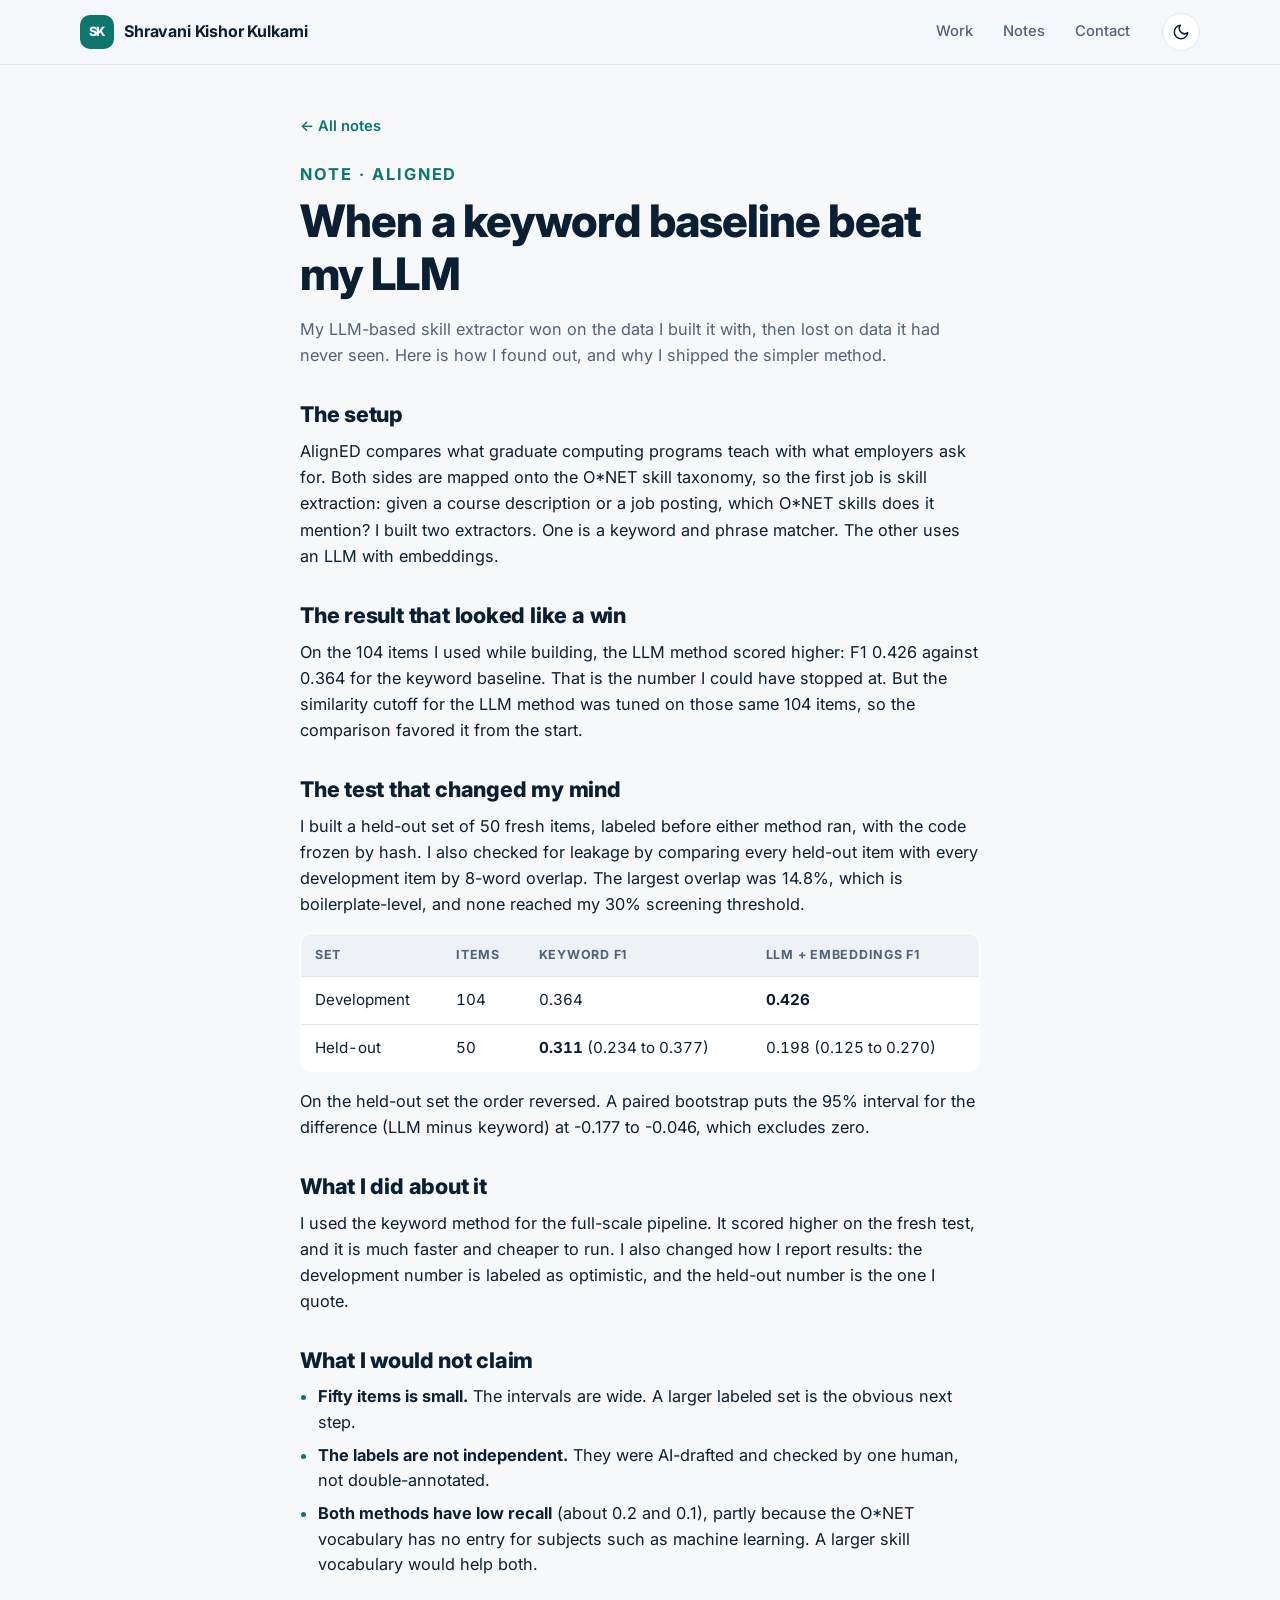
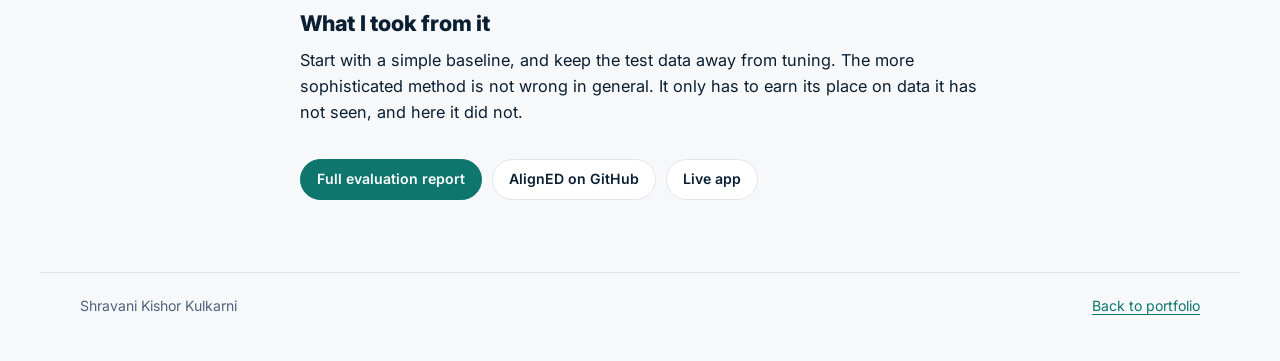
==== commit f4a919ed: "Add product-brief note, Open-to roles, scroll reveal and count-up, analytics hook, sitemap/robots/40" ====
--- a/notes/keyword-baseline-vs-llm.html
+++ b/notes/keyword-baseline-vs-llm.html
@@ -12,7 +12,7 @@
 <meta property="og:title" content="When a keyword baseline beat my LLM">
 <meta property="og:description" content="A held-out test reversed my development result, so I shipped the simpler method.">
 <meta property="og:url" content="https://shravanikulkarni-mu.vercel.app/notes/keyword-baseline-vs-llm.html">
-<meta property="og:image" content="https://shravanikulkarni-mu.vercel.app/og.png">
+<meta property="og:image" content="https://shravanikulkarni-mu.vercel.app/og-note-keyword.png">
 <meta name="twitter:card" content="summary_large_image">
 <script>
   try { var t = localStorage.getItem("theme"); if (t === "dark" || t === "light") document.documentElement.setAttribute("data-theme", t); } catch (e) {}
@@ -21,6 +21,8 @@
 <link rel="preconnect" href="https://fonts.gstatic.com" crossorigin>
 <link href="https://fonts.googleapis.com/css2?family=Inter:opsz,wght@14..32,400..800&display=swap" rel="stylesheet">
 <link rel="stylesheet" href="../styles.css">
+<script>window.va=window.va||function(){(window.vaq=window.vaq||[]).push(arguments);};</script>
+<script defer src="/_vercel/insights/script.js"></script>
 </head>
 <body>
 <header class="top">
--- a/styles.css
+++ b/styles.css
@@ -1,5 +1,5 @@
 :root{
-  --bg:#f6f8fa; --surface:#ffffff; --surface-2:#eef2f6; --text:#0b1f33; --muted:#51627a; --line:#e0e6ee;
+  --band:#edf2f5; --bg:#f6f8fa; --surface:#ffffff; --surface-2:#eef2f6; --text:#0b1f33; --muted:#51627a; --line:#e0e6ee;
   --accent:#0f766e; --accent-2:#0f766e; --accent-ink:#ffffff; --accent-soft:#dff1ef;
   --shadow:0 1px 2px rgba(11,31,51,.04),0 8px 24px rgba(11,31,51,.06);
   --shadow-lg:0 2px 4px rgba(11,31,51,.05),0 18px 40px rgba(15,118,110,.14);
@@ -8,7 +8,7 @@
   --font-head:"Inter",system-ui,sans-serif;
 }
 :root[data-theme="dark"]{
-  --bg:#0a1624; --surface:#0f2236; --surface-2:#142b44; --text:#e6edf5; --muted:#93a4b8; --line:#1e3550;
+  --band:#0d1d2f; --bg:#0a1624; --surface:#0f2236; --surface-2:#142b44; --text:#e6edf5; --muted:#93a4b8; --line:#1e3550;
   --accent:#2dd4bf; --accent-2:#2dd4bf; --accent-ink:#04201c; --accent-soft:#123a40;
   --shadow:0 1px 2px rgba(0,0,0,.3),0 8px 24px rgba(0,0,0,.28);
   --shadow-lg:0 2px 4px rgba(0,0,0,.4),0 18px 40px rgba(0,0,0,.4);
@@ -16,8 +16,8 @@
 }
 *{box-sizing:border-box}
 html{scroll-behavior:smooth;scroll-padding-top:76px}
-body{margin:0;background:var(--bg);color:var(--text);font:16px/1.6 "Inter",system-ui,-apple-system,"Segoe UI",Roboto,sans-serif;-webkit-font-smoothing:antialiased;font-optical-sizing:auto;transition:background .25s,color .25s}
-.wrap{max-width:1040px;margin:0 auto;padding:0 20px}
+body{margin:0;background:var(--bg);color:var(--text);font:1rem/1.6 "Inter",system-ui,-apple-system,"Segoe UI",Roboto,sans-serif;-webkit-font-smoothing:antialiased;font-optical-sizing:auto;transition:background .25s,color .25s}
+.wrap{max-width:1200px;margin:0 auto;padding:0 40px}
 a{color:var(--accent);text-underline-offset:3px}
 h1,h2,h3,h4,.brand,.proof dt,.keynum strong,.mail,.role{font-family:var(--font-head)}
 h1,h2,h3,h4{line-height:1.2;margin:0;letter-spacing:-.015em}
@@ -45,16 +45,16 @@
 .skip:focus{left:12px}
 
 /* hero */
-.hero{position:relative;overflow:hidden;padding:64px 0 24px}
+.hero{position:relative;overflow:hidden;padding:72px 0 40px}
 .hero::before{content:"";position:absolute;inset:-120px -10% auto auto;width:640px;height:640px;border-radius:50%;background:radial-gradient(closest-side,var(--glow),transparent);pointer-events:none}
 .hero::after{content:"";position:absolute;inset:auto auto -160px -10%;width:520px;height:520px;border-radius:50%;background:radial-gradient(closest-side,var(--glow-2),transparent);pointer-events:none}
-.hero-grid{position:relative;z-index:1;display:grid;grid-template-columns:1.6fr .6fr;gap:48px;align-items:center}
+.hero-grid{position:relative;z-index:1;display:grid;grid-template-columns:1.4fr .8fr;gap:56px;align-items:center}
 .pill{display:inline-flex;align-items:center;gap:8px;padding:6px 14px;border:1px solid var(--line);background:var(--surface);border-radius:999px;font-size:.86rem;color:var(--muted);box-shadow:var(--shadow)}
 .dot{width:8px;height:8px;border-radius:50%;background:#22c55e;box-shadow:0 0 0 4px rgba(34,197,94,.18)}
-h1{font-size:min(3rem,4.6vw);white-space:nowrap;letter-spacing:-.02em;margin:20px 0 6px;font-weight:800}
+h1{font-size:min(3rem,4.4vw);white-space:nowrap;letter-spacing:-.02em;margin:20px 0 6px;font-weight:800}
 .role{font-size:clamp(1.2rem,2.6vw,1.6rem);font-weight:700;margin:0 0 14px;color:var(--accent);width:fit-content}
 .pitch{font-size:1.2rem;font-weight:600;max-width:34ch;margin-bottom:10px}
-.lede{color:var(--muted);max-width:60ch;margin-bottom:26px}
+.lede{color:var(--muted);max-width:62ch;margin-bottom:28px}
 .actions{display:flex;flex-wrap:wrap;gap:10px}
 .btn{display:inline-flex;align-items:center;justify-content:center;gap:6px;padding:11px 20px;border:1px solid var(--line);border-radius:999px;background:var(--surface);color:var(--text);text-decoration:none;font-weight:600;font-size:.95rem;transition:transform .18s,box-shadow .18s,border-color .18s,background .18s}
 .btn:hover{transform:translateY(-2px);border-color:var(--accent);box-shadow:var(--shadow)}
@@ -64,7 +64,7 @@
 .btn.disabled{color:var(--muted);border-style:dashed;background:transparent;cursor:default}
 .btn.disabled:hover{transform:none;box-shadow:none;border-color:var(--line)}
 .hero-photo{display:flex;justify-content:center}
-.photo-frame{position:relative;width:min(100%,340px);aspect-ratio:1;border-radius:50%;padding:8px;background:var(--accent);box-shadow:var(--shadow-lg)}
+.photo-frame{position:relative;width:min(100%,360px);aspect-ratio:1;border-radius:50%;padding:8px;background:var(--accent);box-shadow:var(--shadow-lg)}
 .photo-frame img{display:block;width:100%;height:100%;border-radius:50%;object-fit:cover;background:#fff;border:6px solid var(--bg)}
 .proof{position:relative;z-index:1;display:grid;grid-template-columns:repeat(3,1fr);gap:16px;margin:48px 0 0}
 .proof>div{background:var(--surface);border:1px solid var(--line);border-radius:var(--radius);padding:20px 22px;box-shadow:var(--shadow);transition:transform .2s,box-shadow .2s}
@@ -76,11 +76,11 @@
 .shots{display:grid;grid-template-columns:1.2fr 1.2fr .9fr;gap:14px;margin:0 0 32px;padding-bottom:32px;border-bottom:1px solid var(--line)}
 .shot{display:flex;flex-direction:column;border:1px solid var(--line);border-radius:12px;overflow:hidden;background:var(--surface-2);text-decoration:none;color:var(--muted);font-size:.8rem;font-weight:600;transition:transform .2s,box-shadow .2s,border-color .2s}
 .shot:hover{transform:translateY(-3px);box-shadow:var(--shadow-lg);border-color:var(--accent)}
-.shot img{display:block;width:100%;height:150px;object-fit:cover;object-position:top left;background:#fff}
+.shot img{display:block;width:100%;height:170px;object-fit:cover;object-position:top left;background:#fff}
 .shot-arch img{object-fit:contain;background:#fff;padding:4px}
 .shot span{padding:8px 12px;border-top:1px solid var(--line)}
-.card-img{display:block;margin:-26px -26px 18px;border-radius:19px 19px 0 0;overflow:hidden;border-bottom:1px solid var(--line);background:#fff}
-.card-img img{display:block;width:100%;height:190px;object-fit:cover;object-position:top center;transition:transform .4s}
+.card-img{display:block;margin:-26px -26px 22px;border-radius:19px 19px 0 0;overflow:hidden;border-bottom:1px solid var(--line);background:#fff}
+.card-img img{display:block;width:100%;height:210px;object-fit:cover;object-position:top center;transition:transform .4s}
 .card:hover .card-img img{transform:scale(1.03)}
 details.more{margin-top:26px}
 details.more summary{cursor:pointer;font-size:.74rem;font-weight:700;text-transform:uppercase;letter-spacing:.1em;color:var(--accent);list-style:none;display:flex;align-items:center;gap:8px}
@@ -119,7 +119,7 @@
 .seg button{font:inherit;font-size:.84rem;font-weight:600;padding:6px 14px;border:0;border-radius:999px;background:transparent;color:var(--muted);cursor:pointer;transition:background .2s,color .2s}
 .seg button[aria-pressed="true"]{background:var(--accent);color:var(--accent-ink)}
 .flip-sub{margin:10px 0 14px;font-size:.84rem;color:var(--muted)}
-.bar-row{display:grid;grid-template-columns:140px 1fr 52px;align-items:center;gap:12px;margin-bottom:12px}
+.bar-row{display:grid;grid-template-columns:160px 1fr 56px;align-items:center;gap:12px;margin-bottom:12px}
 .bar-label{font-size:.9rem;font-weight:600}
 .track{position:relative;height:26px;border-radius:8px;background:var(--surface);border:1px solid var(--line)}
 .fill{height:100%;border-radius:7px;background:color-mix(in srgb,var(--muted) 40%,var(--surface));transition:width .6s cubic-bezier(.2,.8,.2,1),background .3s}
@@ -133,7 +133,9 @@
 @media (max-width:860px){.bar-row{grid-template-columns:1fr 52px;gap:4px 12px}.bar-label{grid-column:1/-1}.flip{padding:18px}}
 
 /* sections */
-.section{padding-top:84px}
+.band{background:var(--band);box-shadow:0 0 0 100vmax var(--band);clip-path:inset(0 -100vmax);padding-bottom:88px;margin-top:88px;padding-top:88px}
+.band+.section{padding-top:88px}
+.section{padding-top:88px}
 .kicker{margin:0 0 8px;font-size:.8rem;font-weight:700;letter-spacing:.12em;text-transform:uppercase;color:var(--accent)}
 h2{font-size:clamp(1.6rem,3.4vw,2.2rem);letter-spacing:-.01em;margin-bottom:28px;font-weight:800}
 h3{font-size:1.2rem;letter-spacing:0}
@@ -155,7 +157,7 @@
 .keynum.sm strong{font-size:1.5rem}
 
 /* case studies + cards */
-.case,.card{background:var(--surface);border:1px solid var(--line);border-radius:20px;padding:32px;margin-bottom:28px;box-shadow:var(--shadow);transition:transform .22s,box-shadow .22s,border-color .22s}
+.case,.card{background:var(--surface);border:1px solid var(--line);border-radius:20px;padding:36px;margin-bottom:28px;box-shadow:var(--shadow);transition:transform .22s,box-shadow .22s,border-color .22s}
 .case:hover,.card:hover{transform:translateY(-3px);box-shadow:var(--shadow-lg);border-color:color-mix(in srgb,var(--accent) 35%,var(--line))}
 .case-head{display:flex;justify-content:space-between;align-items:flex-start;gap:24px;padding-bottom:22px;margin-bottom:22px;border-bottom:1px solid var(--line)}
 .grid{display:grid;grid-template-columns:1fr 1fr;gap:48px}
@@ -164,7 +166,8 @@
 .note{color:var(--muted);font-size:.95rem}
 .cards{display:grid;grid-template-columns:1fr 1fr;gap:24px}
 .cards .card{margin:0;display:flex;flex-direction:column;padding:26px}
-.card-top{display:flex;justify-content:space-between;gap:16px;align-items:flex-start}
+.card-top{display:flex;justify-content:space-between;gap:12px 16px;align-items:flex-start;flex-wrap:wrap}
+.card-top h3{min-width:0;flex:1 1 220px}
 .card-top h3{font-size:1.1rem}
 .cards .tags{margin:12px 0 16px}
 .cards .card-foot{margin-top:auto;padding-top:18px;border-top:0}
@@ -184,7 +187,7 @@
 /* experience */
 .timeline{position:relative;padding-left:28px}
 .timeline::before{content:"";position:absolute;left:5px;top:8px;bottom:8px;width:2px;background:var(--accent);opacity:.3;border-radius:2px}
-.job{position:relative;display:grid;grid-template-columns:270px 1fr;gap:36px;background:var(--surface);border:1px solid var(--line);border-radius:var(--radius);padding:26px 28px;margin-bottom:20px;box-shadow:var(--shadow)}
+.job{position:relative;display:grid;grid-template-columns:280px 1fr;gap:40px;background:var(--surface);border:1px solid var(--line);border-radius:var(--radius);padding:26px 28px;margin-bottom:20px;box-shadow:var(--shadow)}
 .job::before{content:"";position:absolute;left:-30px;top:32px;width:12px;height:12px;border-radius:50%;background:var(--accent);border:3px solid var(--bg);box-shadow:0 0 0 2px var(--accent)}
 .job h3{font-size:1.05rem}
 .job .meta p{margin:8px 0 10px;color:var(--muted);font-size:.9rem}
@@ -219,6 +222,18 @@
 .chips li::marker{content:""}
 .skills dd{margin-top:0}
 
+/* notes grid + open-to + reveal */
+.notes-grid{display:grid;grid-template-columns:1fr 1fr;gap:24px}
+.notes-grid .note-card{display:flex;flex-direction:column}
+.notes-grid .note-card .read{margin-top:auto;padding-top:8px}
+.open-to{display:flex;flex-wrap:wrap;justify-content:center;gap:8px;list-style:none;padding:0;margin:18px auto 26px;max-width:760px}
+.open-to li{margin:0;padding:6px 14px;border-radius:999px;background:var(--surface);border:1px solid var(--line);font-size:.88rem;font-weight:500}
+.open-to li::marker{content:""}
+@keyframes rise{from{opacity:0;transform:translateY(16px)}to{opacity:1;transform:none}}
+.js .reveal:not(.in){opacity:0}
+.js .reveal.in{animation:rise .6s cubic-bezier(.2,.8,.2,1) backwards}
+@media (max-width:860px){.notes-grid{grid-template-columns:1fr}}
+
 /* background */
 .grid.two{gap:24px;align-items:start}
 .panel{background:var(--surface);border:1px solid var(--line);border-radius:var(--radius);padding:28px;box-shadow:var(--shadow)}
@@ -242,6 +257,9 @@
 a:focus-visible,button:focus-visible{outline:2px solid var(--accent);outline-offset:3px;border-radius:6px}
 
 @media (max-width:860px){
+  .card-top .keynum{align-items:flex-start;text-align:left}
+  .card-top .keynum span{max-width:none}
+  .wrap{padding:0 20px}
   .hero{padding-top:36px}
   h1{font-size:6.3vw}
   .hero-grid{grid-template-columns:1fr;gap:32px}
